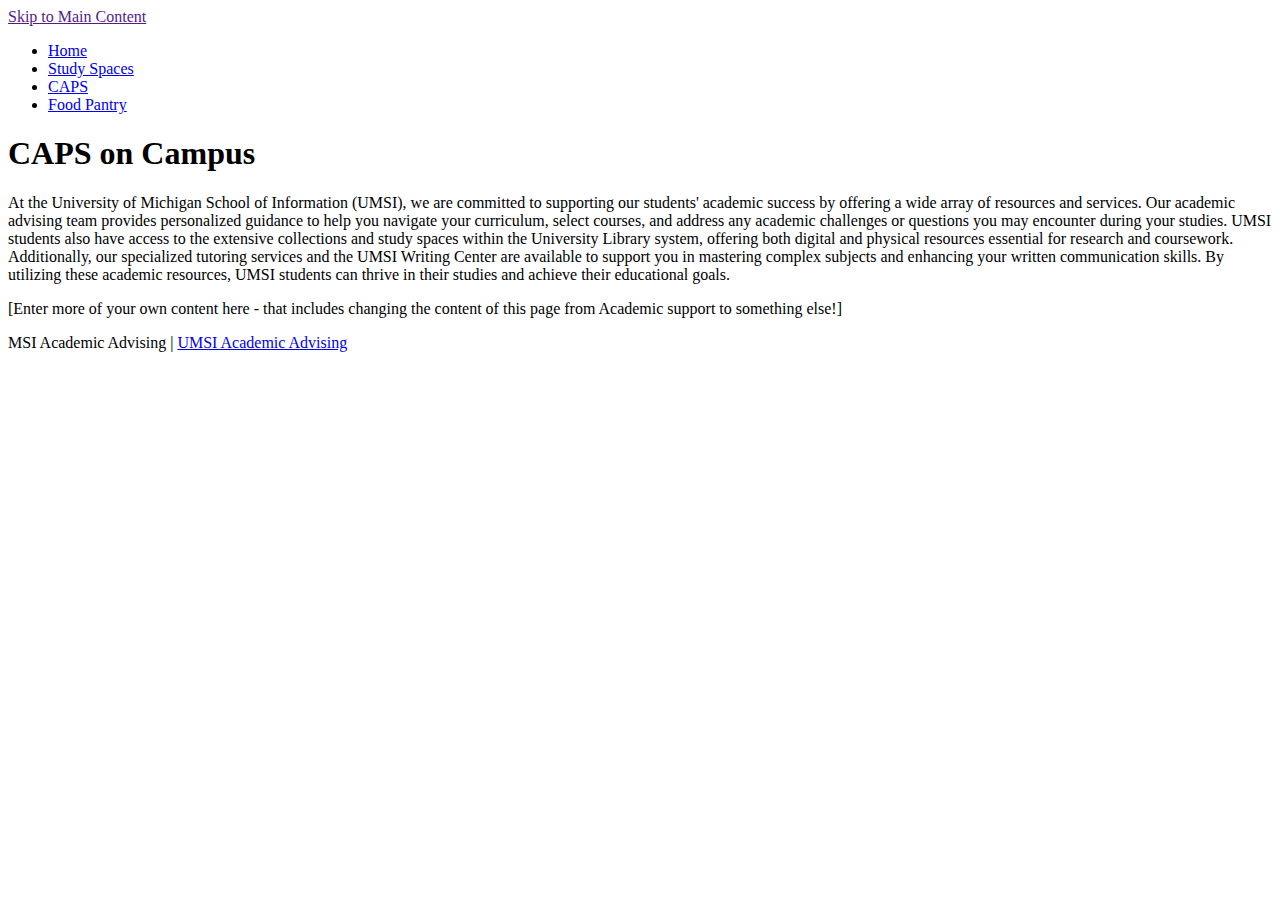
==== caps.html @ ac8e939f "Updated Files, Added Pages" ====
<!DOCTYPE html>
<html lang="en">
<head>
    <meta charset="UTF-8">
    <meta name="viewport" content="width=device-width, initial-scale=1.0">
    <title>CAPS on Campus</title>
</head>
<body>

    <header>
            <a href = "">Skip to Main Content</a>
        <nav>
            <ul>
                <li><a href = "index.html">Home</a></li>
                <li><a href = "study_spaces.html">Study Spaces</a></li>
                <li><a href = "caps.html">CAPS</a></li>
                <li><a href = "food_pantry.html">Food Pantry</a></li>
            </ul>
        </nav>
        <h1>CAPS on Campus</h1>

    </header>
    <main>
        <div>
            <p>At the University of Michigan School of Information (UMSI), we are committed to supporting our students' academic success by offering a wide array of resources and services. Our academic advising team provides personalized guidance to help you navigate your curriculum, select courses, and address any academic challenges or questions you may encounter during your studies. UMSI students also have access to the extensive collections and study spaces within the University Library system, offering both digital and physical resources essential for research and coursework. Additionally, our specialized tutoring services and the UMSI Writing Center are available to support you in mastering complex subjects and enhancing your written communication skills. By utilizing these academic resources, UMSI students can thrive in their studies and achieve their educational goals. </p>

        </div>

<div>[Enter more of your own content here - that includes changing the  content of this page from Academic support to something else!]</div>
            
            <!-- Jackie Wolf -->
    
        <div></div>
        <div></div>
        <div></div>
        <div></div>
    </main>
    <footer>
        <p>MSI Academic Advising | <a href="https://sites.google.com/umich.edu/msiacademicadvising/student-support-resources">UMSI Academic Advising </a></p>
    </footer>
    
</body>

</html>
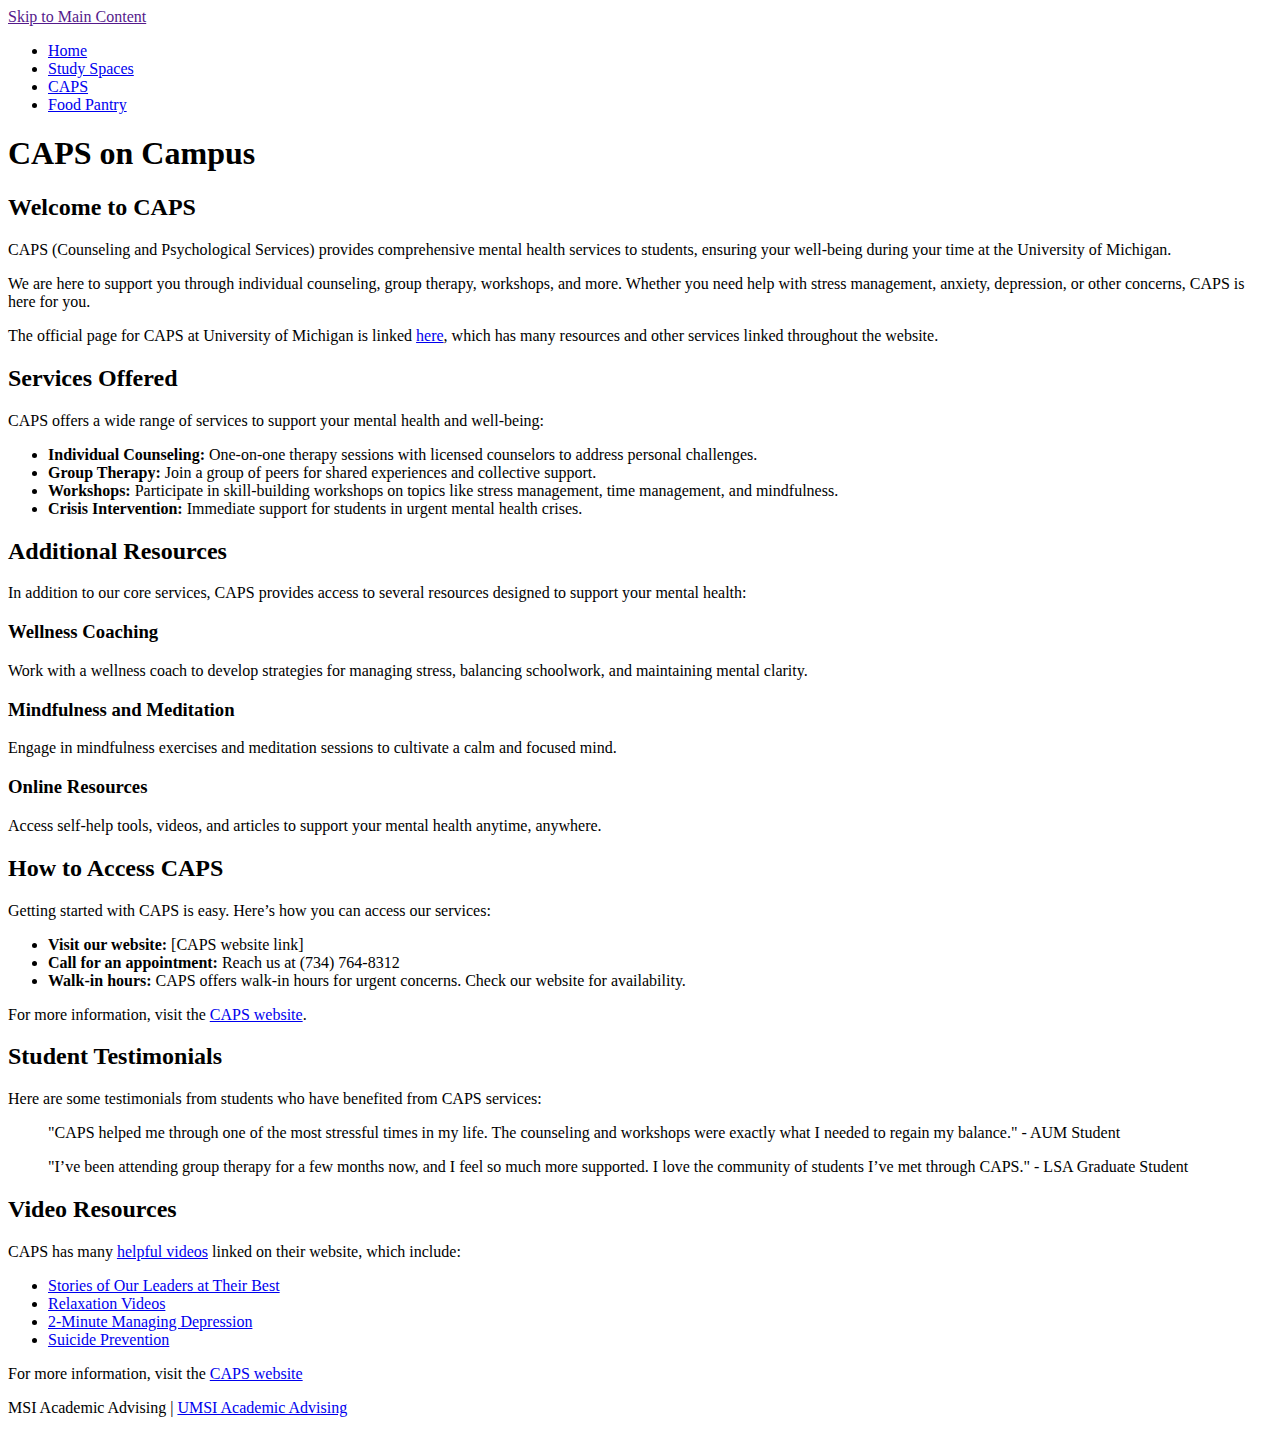
==== commit 7f7768ac: "Completed HTML portion of Client Project" ====
--- a/caps.html
+++ b/caps.html
@@ -3,7 +3,7 @@
 <head>
     <meta charset="UTF-8">
     <meta name="viewport" content="width=device-width, initial-scale=1.0">
-    <title>CAPS on Campus</title>
+    <title>CAPS -- Counseling and Psychological Services</title>
 </head>
 <body>
 
@@ -21,24 +21,78 @@
 
     </header>
     <main>
-        <div>
-            <p>At the University of Michigan School of Information (UMSI), we are committed to supporting our students' academic success by offering a wide array of resources and services. Our academic advising team provides personalized guidance to help you navigate your curriculum, select courses, and address any academic challenges or questions you may encounter during your studies. UMSI students also have access to the extensive collections and study spaces within the University Library system, offering both digital and physical resources essential for research and coursework. Additionally, our specialized tutoring services and the UMSI Writing Center are available to support you in mastering complex subjects and enhancing your written communication skills. By utilizing these academic resources, UMSI students can thrive in their studies and achieve their educational goals. </p>
+        <section>
+            <h2>Welcome to CAPS</h2>
+            <p>CAPS (Counseling and Psychological Services) provides comprehensive mental health services to students, ensuring your well-being during your time at the University of Michigan.</p>
+            <p>We are here to support you through individual counseling, group therapy, workshops, and more. Whether you need help with stress management, anxiety, depression, or other concerns, CAPS is here for you.</p>
+            <p>The official page for CAPS at University of Michigan is linked <a href="https://caps.umich.edu/">here</a>, which has many resources and other services linked throughout the website.</p>
+        </section>
 
-        </div>
+        <section>
+            <h2>Services Offered</h2>
+            <p>CAPS offers a wide range of services to support your mental health and well-being:</p>
+            <ul>
+                <li><strong>Individual Counseling:</strong> One-on-one therapy sessions with licensed counselors to address personal challenges.</li>
+                <li><strong>Group Therapy:</strong> Join a group of peers for shared experiences and collective support.</li>
+                <li><strong>Workshops:</strong> Participate in skill-building workshops on topics like stress management, time management, and mindfulness.</li>
+                <li><strong>Crisis Intervention:</strong> Immediate support for students in urgent mental health crises.</li>
+            </ul>
+        </section>
 
-<div>[Enter more of your own content here - that includes changing the  content of this page from Academic support to something else!]</div>
-            
-            <!-- Jackie Wolf -->
-    
-        <div></div>
-        <div></div>
-        <div></div>
-        <div></div>
+        <section>
+            <h2>Additional Resources</h2>
+            <p>In addition to our core services, CAPS provides access to several resources designed to support your mental health:</p>
+            <article>
+                <h3>Wellness Coaching</h3>
+                <p>Work with a wellness coach to develop strategies for managing stress, balancing schoolwork, and maintaining mental clarity.</p>
+            </article>
+            <article>
+                <h3>Mindfulness and Meditation</h3>
+                <p>Engage in mindfulness exercises and meditation sessions to cultivate a calm and focused mind.</p>
+            </article>
+            <article>
+                <h3>Online Resources</h3>
+                <p>Access self-help tools, videos, and articles to support your mental health anytime, anywhere.</p>
+            </article>
+        </section>
+
+        <section>
+            <h2>How to Access CAPS</h2>
+            <p>Getting started with CAPS is easy. Here’s how you can access our services:</p>
+            <ul>
+                <li><strong>Visit our website:</strong> [CAPS website link]</li>
+                <li><strong>Call for an appointment:</strong> Reach us at (734) 764-8312</li>
+                <li><strong>Walk-in hours:</strong> CAPS offers walk-in hours for urgent concerns. Check our website for availability.</li>
+            </ul>
+            <p>For more information, visit the <a href="https://caps.umich.edu/" target="_blank">CAPS website</a>.</p>
+        </section>
+
+        <section>
+            <h2>Student Testimonials</h2>
+            <p>Here are some testimonials from students who have benefited from CAPS services:</p>
+            <blockquote>
+                <p>"CAPS helped me through one of the most stressful times in my life. The counseling and workshops were exactly what I needed to regain my balance." - AUM Student</p>
+            </blockquote>
+            <blockquote>
+                <p>"I’ve been attending group therapy for a few months now, and I feel so much more supported. I love the community of students I’ve met through CAPS." - LSA Graduate Student</p>
+            </blockquote>
+        </section>
+
+        <section>
+            <h2>Video Resources</h2>
+            <p>CAPS has many <a href="https://caps.umich.edu/article/videos">helpful videos</a> linked on their website, which include: </p>
+            <ul>
+                <li><a href="https://caps.umich.edu/real-stories">Stories of Our Leaders at Their Best</a></li>
+                <li><a href="https://caps.umich.edu/article/relaxation-videos">Relaxation Videos</a></li>
+                <li><a href="https://caps.umich.edu/article/help-manage-depression-2-minute-videos">2-Minute Managing Depression</a></li>
+                <li><a href="https://caps.umich.edu/article/stop-student-suicide">Suicide Prevention</a></li>
+            </ul>
+        </section>
+
     </main>
     <footer>
-        <p>MSI Academic Advising | <a href="https://sites.google.com/umich.edu/msiacademicadvising/student-support-resources">UMSI Academic Advising </a></p>
+        <p>For more information, visit the <a href="https://caps.umich.edu/" target="_blank">CAPS website</a></p>
+        <p>MSI Academic Advising | <a href="https://sites.google.com/umich.edu/msiacademicadvising/student-support-resources">UMSI Academic Advising</a></p>
     </footer>
-    
 </body>
-
 </html>
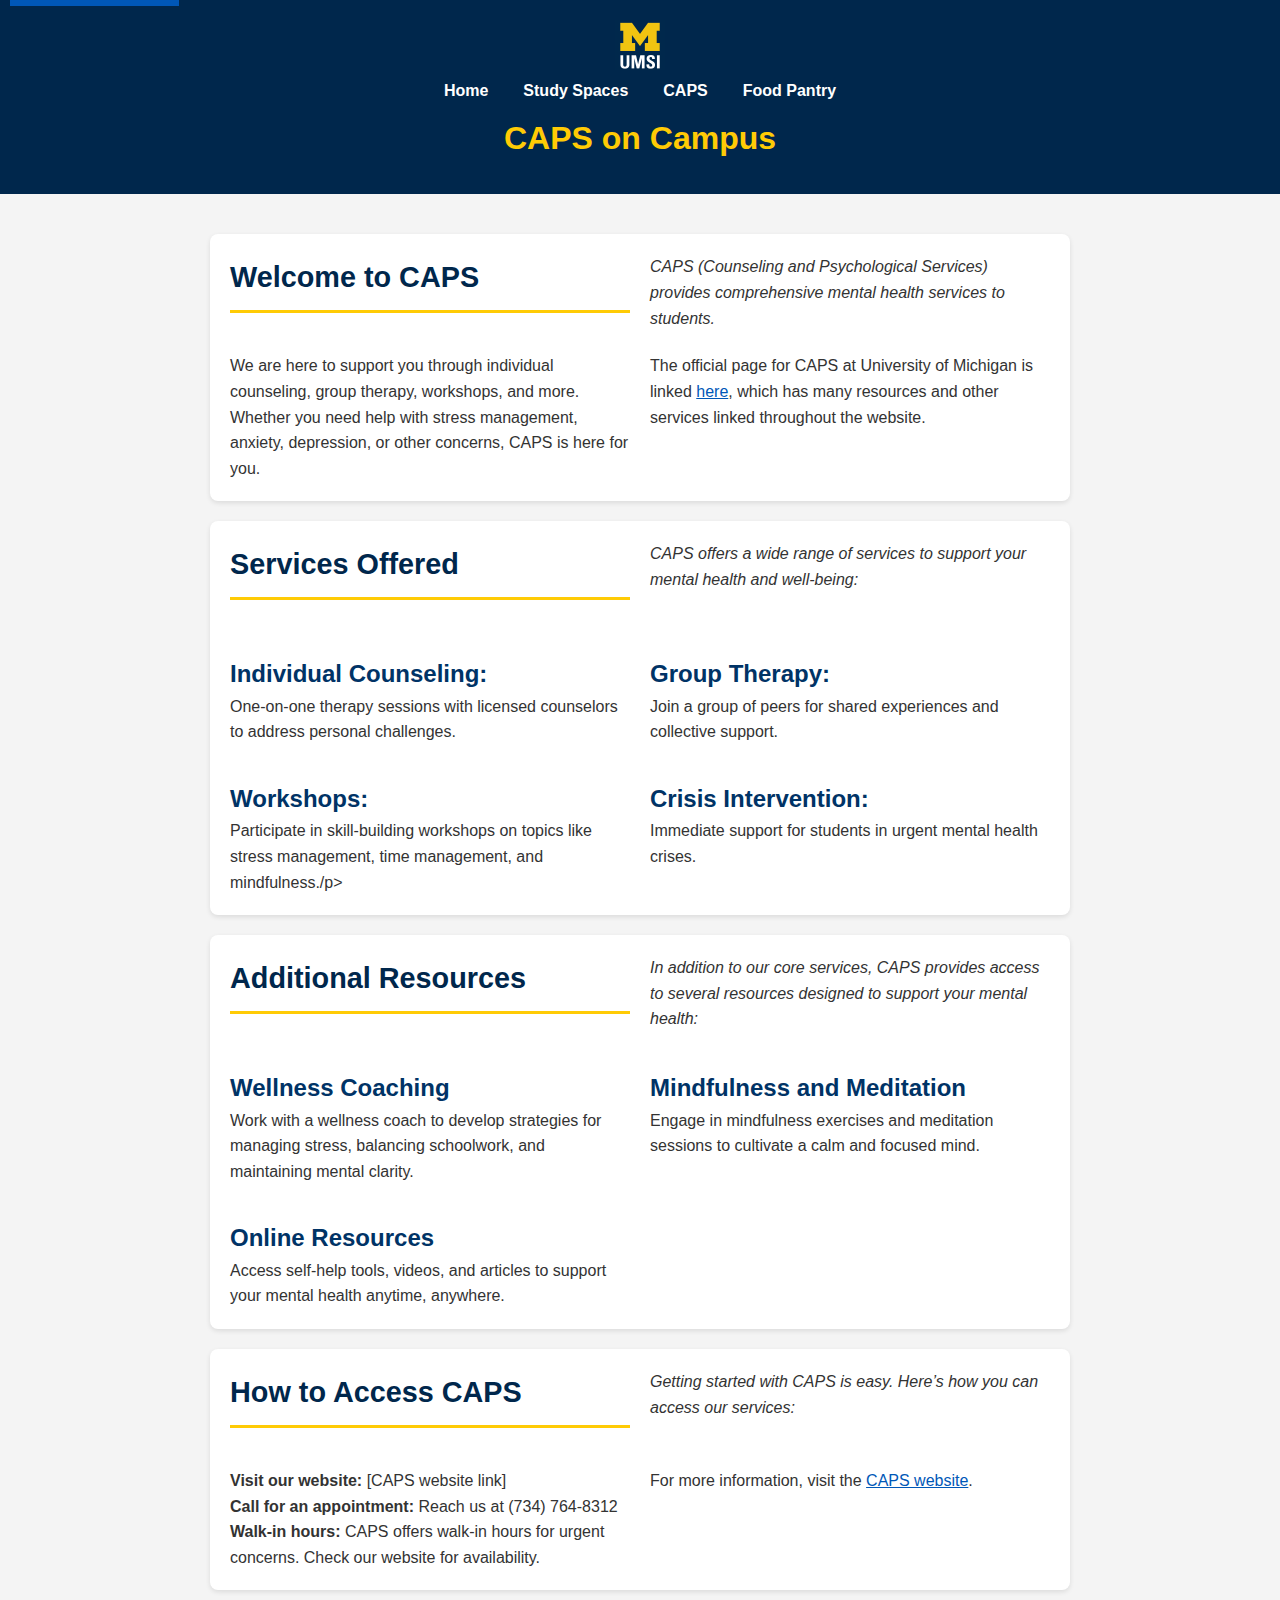
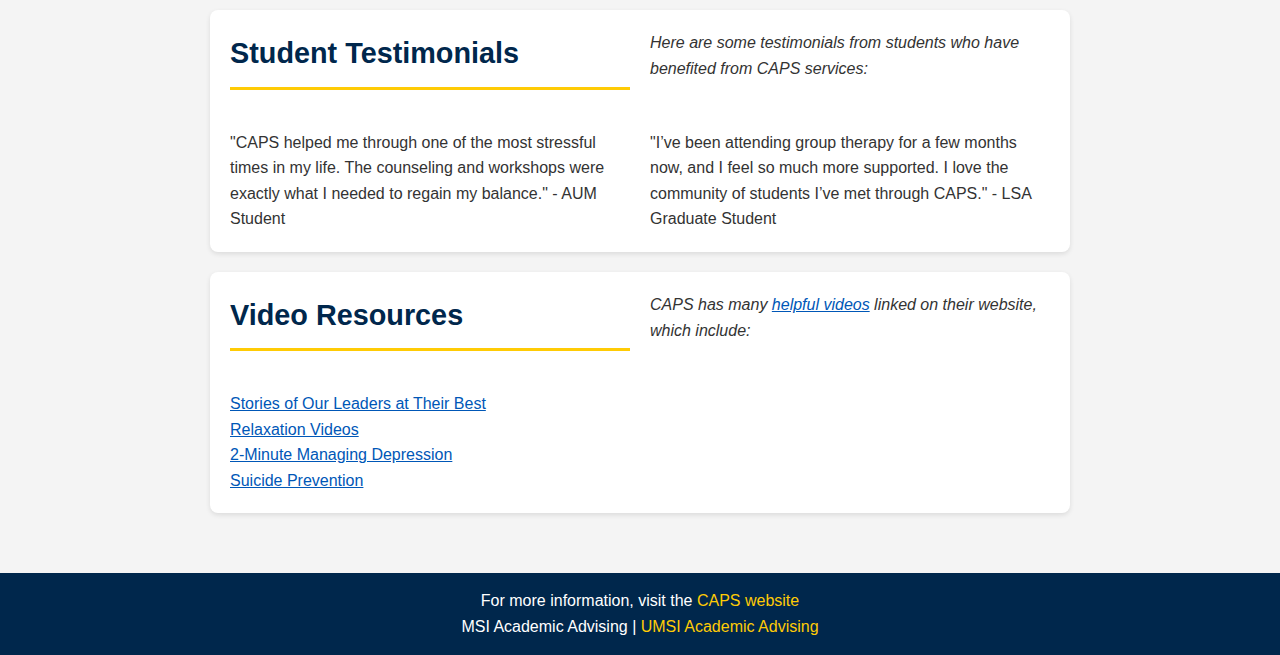
==== commit f2f8a6a5: "Add CSS Styling to fit UMSI requirements for Mobile Vile" ====
--- a/caps.html
+++ b/caps.html
@@ -1,50 +1,71 @@
 <!DOCTYPE html>
 <html lang="en">
+
 <head>
     <meta charset="UTF-8">
     <meta name="viewport" content="width=device-width, initial-scale=1.0">
+    <link rel="stylesheet" type="text/css" href="css/html5reset.css">
+    <link rel="stylesheet" type="text/css" href="css/style.css">
     <title>CAPS -- Counseling and Psychological Services</title>
 </head>
+
 <body>
-
     <header>
-            <a href = "">Skip to Main Content</a>
+        <a href="#main" class="skip">Skip to Main Content</a>
+        <img src="images/UMSI_signature_vertical_informal_solidblue.jpg" alt="UMSI Logo" width="50" height="50">
         <nav>
             <ul>
-                <li><a href = "index.html">Home</a></li>
-                <li><a href = "study_spaces.html">Study Spaces</a></li>
-                <li><a href = "caps.html">CAPS</a></li>
-                <li><a href = "food_pantry.html">Food Pantry</a></li>
+                <li><a href="index.html">Home</a></li>
+                <li><a href="study_spaces.html">Study Spaces</a></li>
+                <li><a href="caps.html">CAPS</a></li>
+                <li><a href="food_pantry.html">Food Pantry</a></li>
             </ul>
         </nav>
         <h1>CAPS on Campus</h1>
 
     </header>
-    <main>
-        <section>
+    <main id="main">
+        <section class="grid-layout">
             <h2>Welcome to CAPS</h2>
-            <p>CAPS (Counseling and Psychological Services) provides comprehensive mental health services to students, ensuring your well-being during your time at the University of Michigan.</p>
-            <p>We are here to support you through individual counseling, group therapy, workshops, and more. Whether you need help with stress management, anxiety, depression, or other concerns, CAPS is here for you.</p>
-            <p>The official page for CAPS at University of Michigan is linked <a href="https://caps.umich.edu/">here</a>, which has many resources and other services linked throughout the website.</p>
+            <p><em>CAPS (Counseling and Psychological Services) provides comprehensive mental health services to
+                    students.</em></p>
+            <p>We are here to support you through individual counseling, group therapy, workshops, and more. Whether you
+                need help with stress management, anxiety, depression, or other concerns, CAPS is here for you.</p>
+            <p>The official page for CAPS at University of Michigan is linked <a
+                    href="https://caps.umich.edu/">here</a>, which has many resources and other services linked
+                throughout the website.</p>
         </section>
 
-        <section>
+        <section class="grid-layout">
             <h2>Services Offered</h2>
-            <p>CAPS offers a wide range of services to support your mental health and well-being:</p>
-            <ul>
-                <li><strong>Individual Counseling:</strong> One-on-one therapy sessions with licensed counselors to address personal challenges.</li>
-                <li><strong>Group Therapy:</strong> Join a group of peers for shared experiences and collective support.</li>
-                <li><strong>Workshops:</strong> Participate in skill-building workshops on topics like stress management, time management, and mindfulness.</li>
-                <li><strong>Crisis Intervention:</strong> Immediate support for students in urgent mental health crises.</li>
-            </ul>
+            <p><em>CAPS offers a wide range of services to support your mental health and well-being:</em></p>
+            <article>
+                <h3>Individual Counseling: </h3>
+                <p>One-on-one therapy sessions with licensed counselors to address personal challenges.</p>
+            </article>
+            <article>
+                <h3>Group Therapy:</h3>
+                <p>Join a group of peers for shared experiences and collective support.</p>
+            </article>
+            <article>
+                <h3>Workshops:</h3>
+                <p>Participate in skill-building workshops on topics like stress management, time management, and
+                    mindfulness./p>
+            </article>
+            <article>
+                <h3>Crisis Intervention:</h3>
+                <p>Immediate support for students in urgent mental health crises.</p>
+            </article>
         </section>
 
-        <section>
+        <section class="grid-layout">
             <h2>Additional Resources</h2>
-            <p>In addition to our core services, CAPS provides access to several resources designed to support your mental health:</p>
+            <p><em>In addition to our core services, CAPS provides access to several resources designed to support
+                your mental health:</em></p>
             <article>
                 <h3>Wellness Coaching</h3>
-                <p>Work with a wellness coach to develop strategies for managing stress, balancing schoolwork, and maintaining mental clarity.</p>
+                <p>Work with a wellness coach to develop strategies for managing stress, balancing schoolwork, and
+                    maintaining mental clarity.</p>
             </article>
             <article>
                 <h3>Mindfulness and Meditation</h3>
@@ -56,35 +77,40 @@
             </article>
         </section>
 
-        <section>
+        <section class="grid-layout">
             <h2>How to Access CAPS</h2>
-            <p>Getting started with CAPS is easy. Here’s how you can access our services:</p>
+            <p><em>Getting started with CAPS is easy. Here’s how you can access our services:</em></p>
             <ul>
                 <li><strong>Visit our website:</strong> [CAPS website link]</li>
                 <li><strong>Call for an appointment:</strong> Reach us at (734) 764-8312</li>
-                <li><strong>Walk-in hours:</strong> CAPS offers walk-in hours for urgent concerns. Check our website for availability.</li>
+                <li><strong>Walk-in hours:</strong> CAPS offers walk-in hours for urgent concerns. Check our website for
+                    availability.</li>
             </ul>
             <p>For more information, visit the <a href="https://caps.umich.edu/" target="_blank">CAPS website</a>.</p>
         </section>
 
-        <section>
+        <section class="grid-layout">
             <h2>Student Testimonials</h2>
-            <p>Here are some testimonials from students who have benefited from CAPS services:</p>
+            <p><em>Here are some testimonials from students who have benefited from CAPS services:</em></p>
             <blockquote>
-                <p>"CAPS helped me through one of the most stressful times in my life. The counseling and workshops were exactly what I needed to regain my balance." - AUM Student</p>
+                <p>"CAPS helped me through one of the most stressful times in my life. The counseling and workshops were
+                    exactly what I needed to regain my balance." - AUM Student</p>
             </blockquote>
             <blockquote>
-                <p>"I’ve been attending group therapy for a few months now, and I feel so much more supported. I love the community of students I’ve met through CAPS." - LSA Graduate Student</p>
+                <p>"I’ve been attending group therapy for a few months now, and I feel so much more supported. I love
+                    the community of students I’ve met through CAPS." - LSA Graduate Student</p>
             </blockquote>
         </section>
 
-        <section>
+        <section class="grid-layout">
             <h2>Video Resources</h2>
-            <p>CAPS has many <a href="https://caps.umich.edu/article/videos">helpful videos</a> linked on their website, which include: </p>
+            <p><em>CAPS has many <a href="https://caps.umich.edu/article/videos">helpful videos</a> linked on their website,
+                which include: </em></p>
             <ul>
                 <li><a href="https://caps.umich.edu/real-stories">Stories of Our Leaders at Their Best</a></li>
                 <li><a href="https://caps.umich.edu/article/relaxation-videos">Relaxation Videos</a></li>
-                <li><a href="https://caps.umich.edu/article/help-manage-depression-2-minute-videos">2-Minute Managing Depression</a></li>
+                <li><a href="https://caps.umich.edu/article/help-manage-depression-2-minute-videos">2-Minute Managing
+                        Depression</a></li>
                 <li><a href="https://caps.umich.edu/article/stop-student-suicide">Suicide Prevention</a></li>
             </ul>
         </section>
@@ -92,7 +118,10 @@
     </main>
     <footer>
         <p>For more information, visit the <a href="https://caps.umich.edu/" target="_blank">CAPS website</a></p>
-        <p>MSI Academic Advising | <a href="https://sites.google.com/umich.edu/msiacademicadvising/student-support-resources">UMSI Academic Advising</a></p>
+        <p>MSI Academic Advising | <a
+                href="https://sites.google.com/umich.edu/msiacademicadvising/student-support-resources">UMSI Academic
+                Advising</a></p>
     </footer>
 </body>
-</html>
+
+</html>--- a/css/style.css
+++ b/css/style.css
@@ -0,0 +1,172 @@
+/* General Styles */
+body {
+    font-family: Arial, sans-serif;
+    line-height: 1.6;
+    margin: 0;
+    padding: 0;
+    background-color: #f4f4f4;
+    color: #333;
+}
+
+/* Skip Link */
+.skip {
+    position: absolute;
+    top: -40px;
+    left: 10px;
+    background: #0057b7;
+    color: white;
+    padding: 10px;
+    text-decoration: none;
+    z-index: 100;
+}
+
+.skip:focus {
+    top: 10px;
+}
+
+/* Header Styling */
+header {
+    background: #00274C;
+    color: white;
+    text-align: center;
+    padding: 20px 10px;
+}
+
+header h1 {
+    font-size: 2rem;
+    margin: 10px 0;
+    color: #ffcb05;
+}
+
+/* Navigation Styles */
+nav ul {
+    list-style: none;
+    padding: 0;
+    display: flex;
+    justify-content: center;
+    gap: 15px;
+}
+
+nav ul li {
+    display: inline;
+}
+
+nav ul li a {
+    color: white;
+    text-decoration: none;
+    font-weight: bold;
+    padding: 10px;
+    transition: background 0.3s ease;
+}
+
+nav ul li a:hover,
+nav ul li a.active {
+    background: #ffcb05;
+    color: #00274C;
+    border-radius: 5px;
+}
+
+/* Link Styles */
+a {
+    text-decoration: underline;
+    color: #0057b7;
+    transition: color 0.2s ease-in-out;
+}
+
+/* Link hover state */
+a:hover {
+    color: #ffcb05;
+    text-decoration: none;
+}
+
+/* Link active state */
+a:active {
+    color: #003366;
+    text-decoration: underline;
+}
+
+/* Link visited links
+a:visited {
+    color: #551A8B;
+} */
+
+
+/* Main Content */
+main {
+    padding: 20px;
+    max-width: 900px;
+    margin: auto;
+}
+
+/* Section Styling */
+section {
+    background: white;
+    padding: 20px;
+    margin: 20px 0;
+    border-radius: 8px;
+    box-shadow: 0px 2px 5px rgba(0, 0, 0, 0.1);
+}
+
+/* Headings */
+h2 {
+    font-size: 1.8rem;
+    color: #00274C;
+    border-bottom: 3px solid #ffcb05;
+    padding-bottom: 10px;
+    margin-bottom: 20px;
+}
+
+h3 {
+    font-size: 1.5rem;
+    color: #003366;
+    margin-top: 15px;
+}
+
+/* Grid Layout */
+.grid-layout {
+    display: grid;
+    grid-template-columns: 1fr;
+    gap: 20px;
+}
+
+@media (min-width: 768px) {
+    .grid-layout {
+        grid-template-columns: 1fr 1fr;
+    }
+}
+
+/* Images */
+figure {
+    margin: 10px 0;
+    text-align: center;
+}
+
+figure img {
+    max-width: 100%;
+    height: auto;
+    border-radius: 5px;
+    box-shadow: 0px 2px 5px rgba(0, 0, 0, 0.2);
+}
+
+figcaption {
+    font-size: 0.9rem;
+    color: #666;
+}
+
+/* Footer */
+footer {
+    text-align: center;
+    background: #00274C;
+    color: white;
+    padding: 15px 10px;
+    margin-top: 20px;
+}
+
+footer a {
+    color: #ffcb05;
+    text-decoration: none;
+}
+
+footer a:hover {
+    text-decoration: underline;
+}
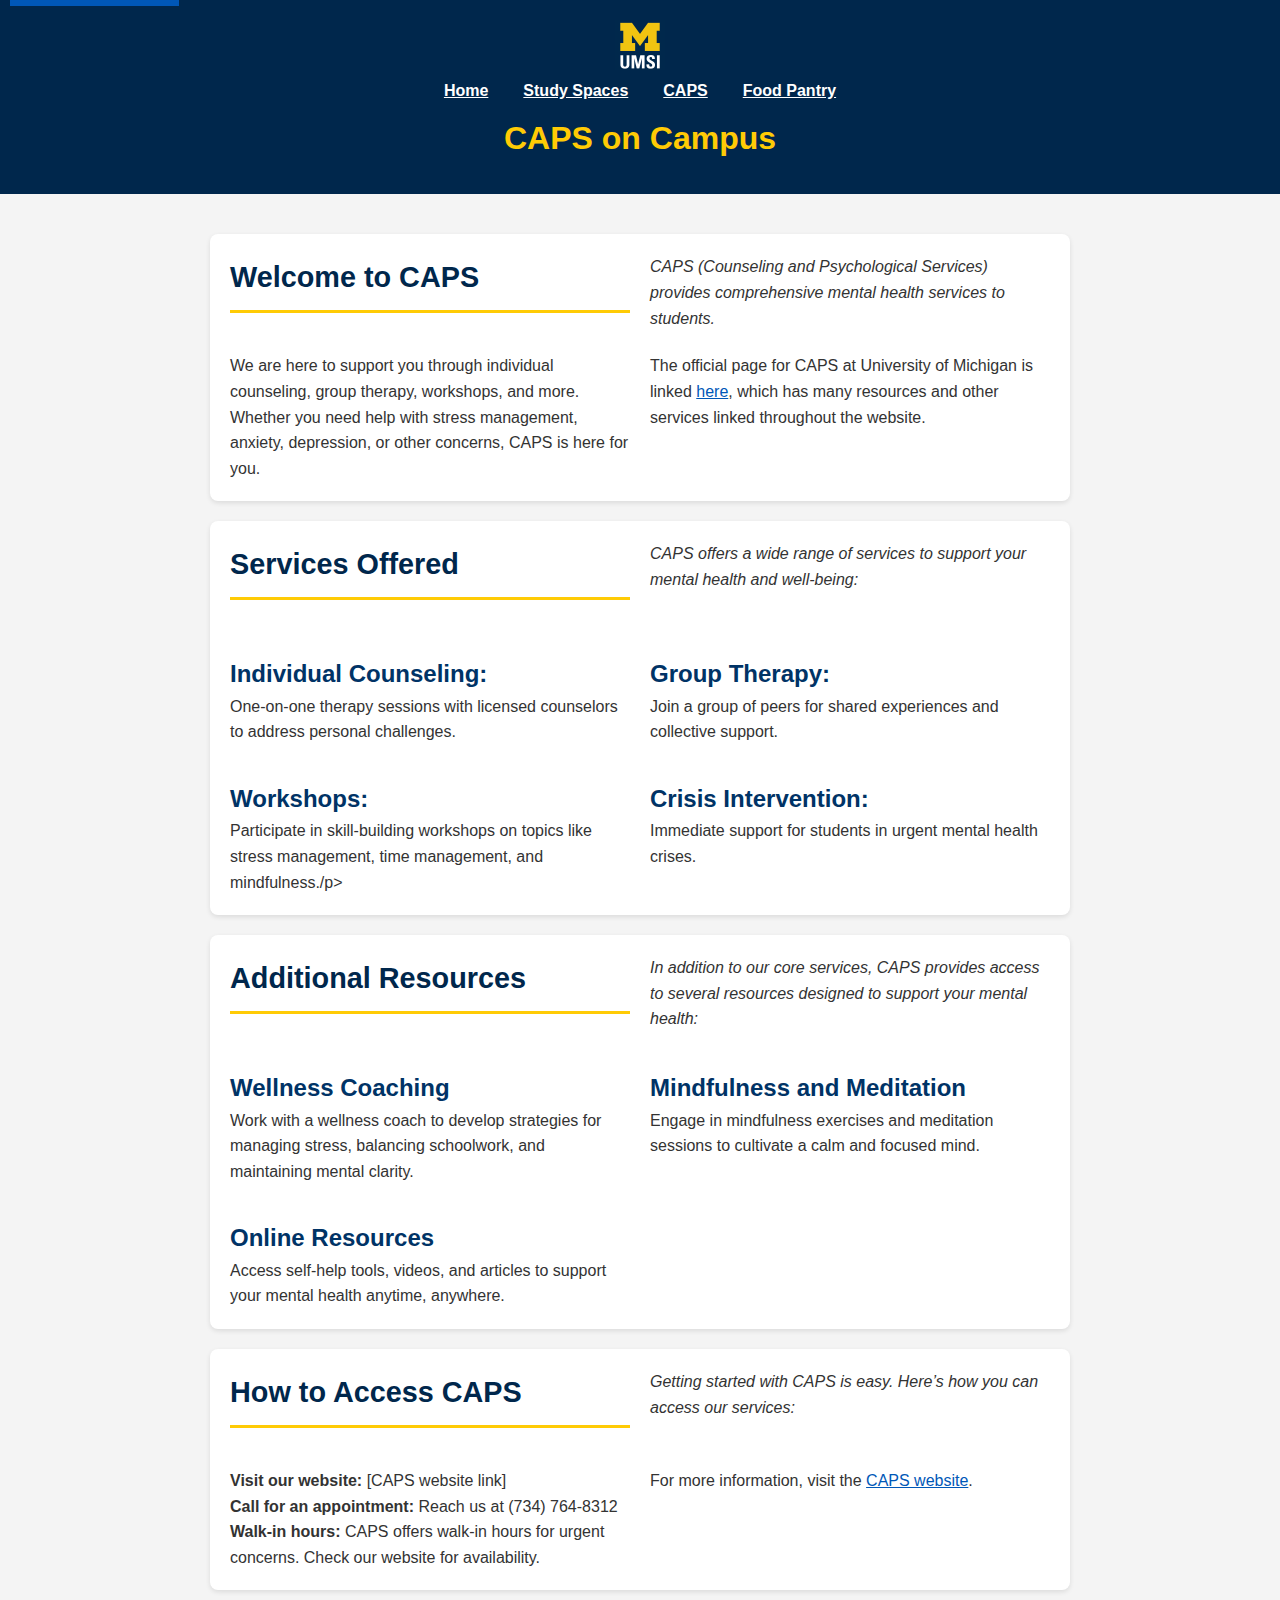
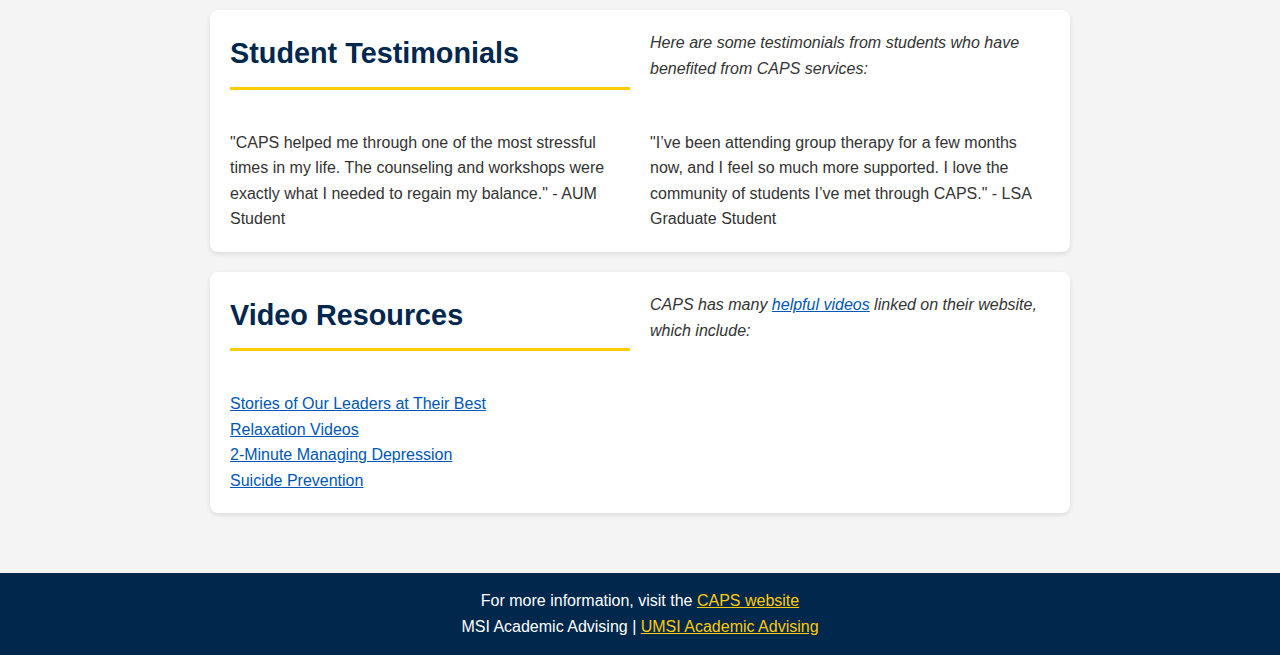
==== commit 3b64795b: "Debug Accessibility Issues" ====
--- a/caps.html
+++ b/caps.html
@@ -86,7 +86,7 @@
                 <li><strong>Walk-in hours:</strong> CAPS offers walk-in hours for urgent concerns. Check our website for
                     availability.</li>
             </ul>
-            <p>For more information, visit the <a href="https://caps.umich.edu/" target="_blank">CAPS website</a>.</p>
+            <p>For more information, visit the <a href="https://caps.umich.edu/">CAPS website</a>.</p>
         </section>
 
         <section class="grid-layout">
@@ -117,7 +117,7 @@
 
     </main>
     <footer>
-        <p>For more information, visit the <a href="https://caps.umich.edu/" target="_blank">CAPS website</a></p>
+        <p>For more information, visit the <a href="https://caps.umich.edu/">CAPS website</a></p>
         <p>MSI Academic Advising | <a
                 href="https://sites.google.com/umich.edu/msiacademicadvising/student-support-resources">UMSI Academic
                 Advising</a></p>
--- a/css/style.css
+++ b/css/style.css
@@ -53,7 +53,7 @@
 
 nav ul li a {
     color: white;
-    text-decoration: none;
+    text-decoration: underline;
     font-weight: bold;
     padding: 10px;
     transition: background 0.3s ease;
@@ -164,7 +164,7 @@
 
 footer a {
     color: #ffcb05;
-    text-decoration: none;
+    text-decoration: underline;
 }
 
 footer a:hover {
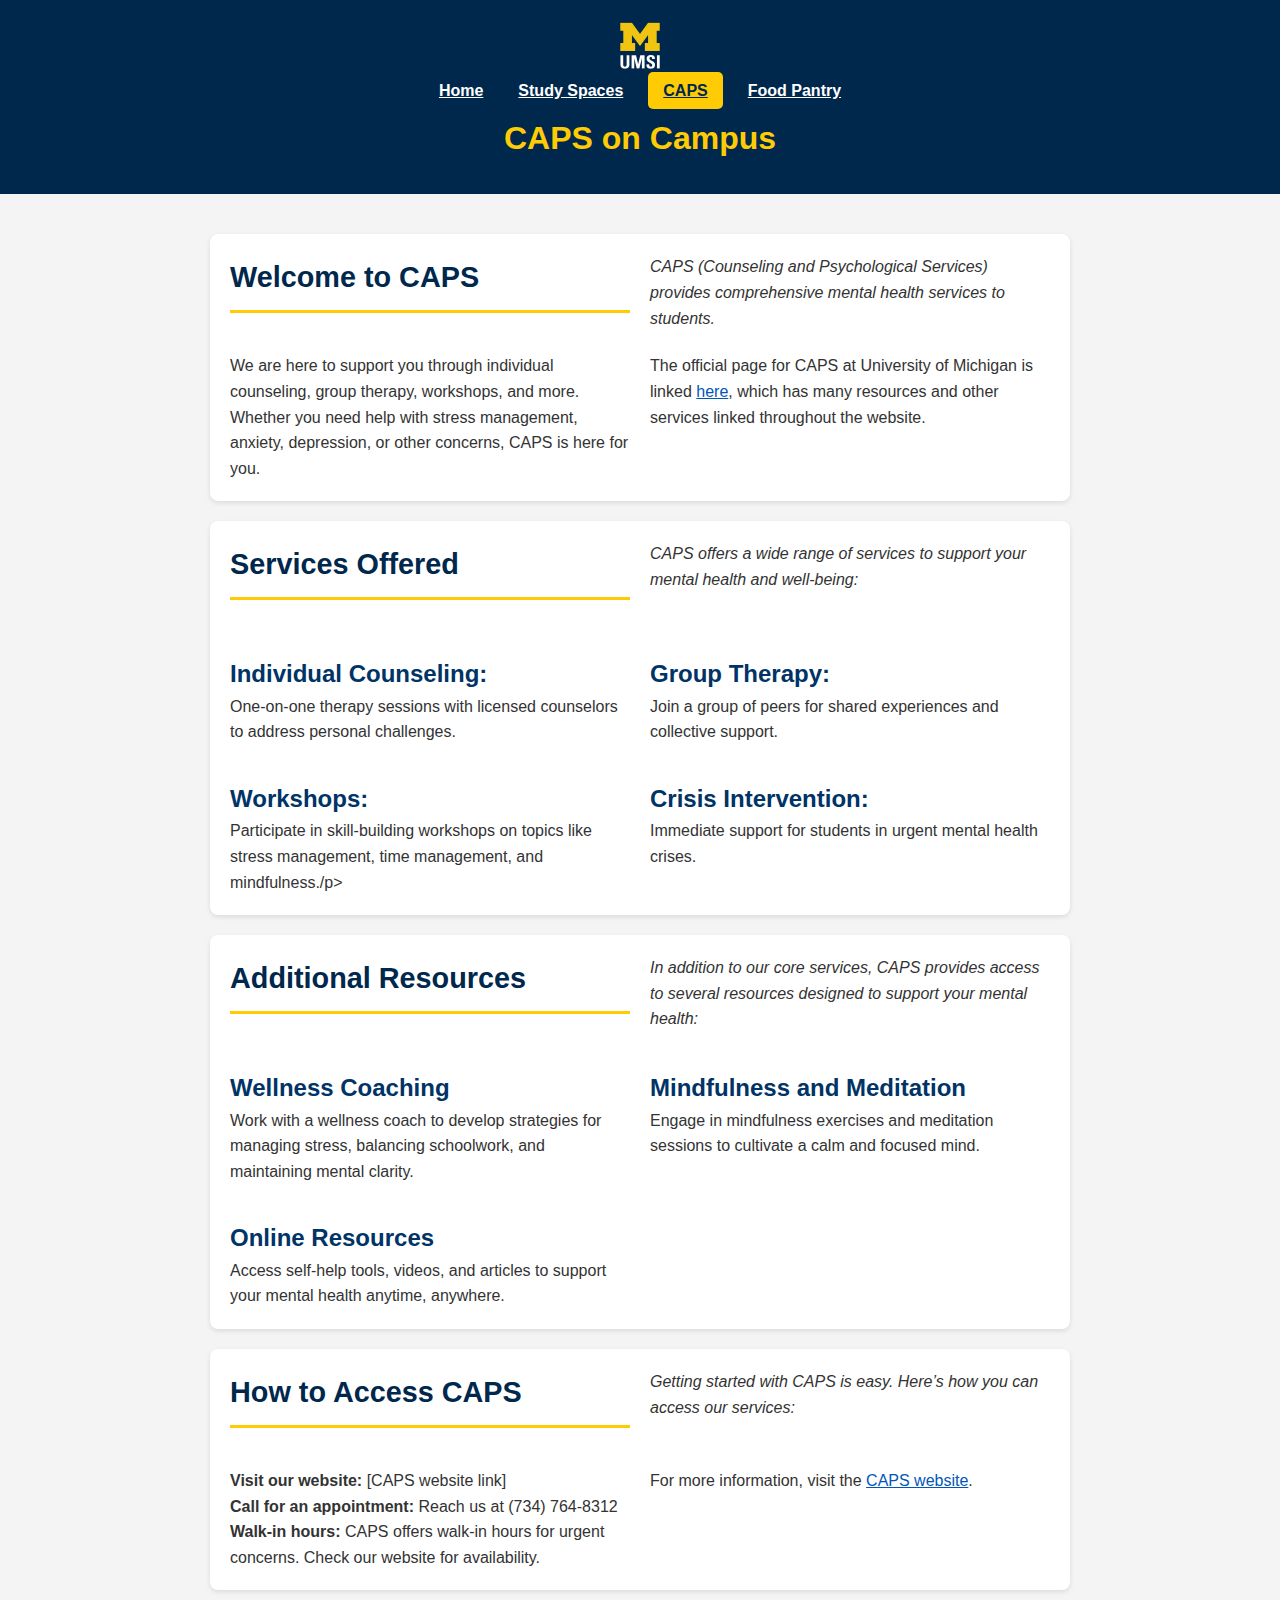
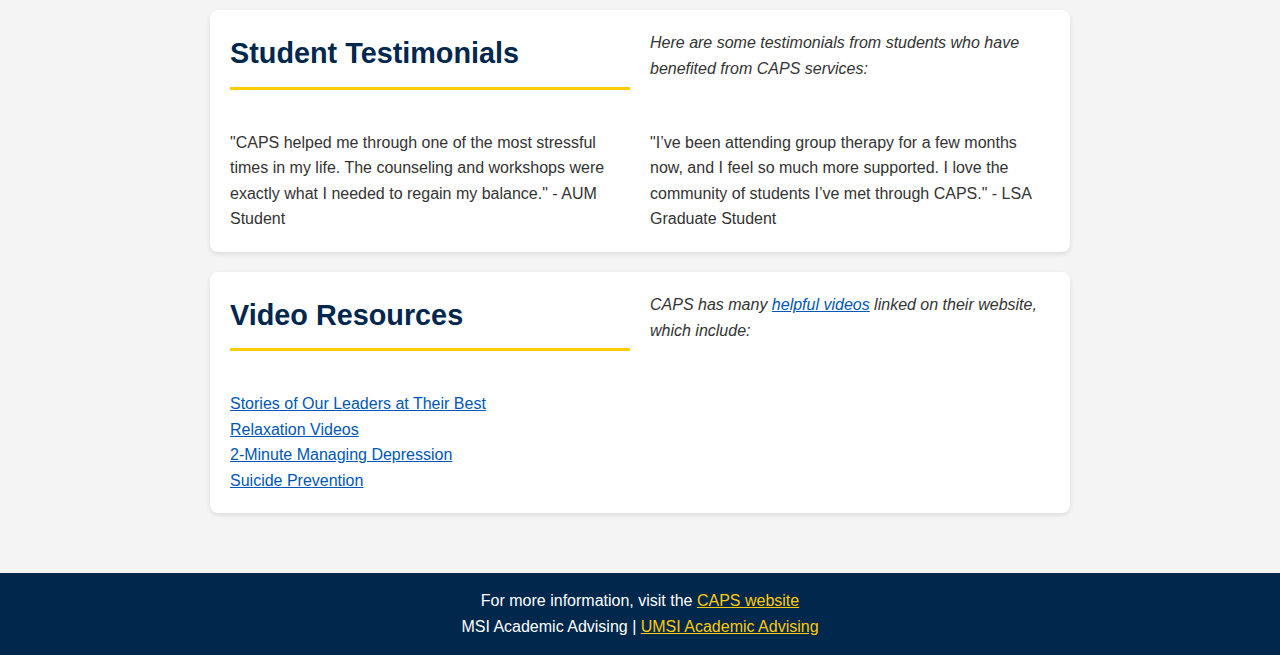
==== commit 1320f9d9: "Edit changes according to feedback from mobile view deliverable." ====
--- a/caps.html
+++ b/caps.html
@@ -9,7 +9,7 @@
     <title>CAPS -- Counseling and Psychological Services</title>
 </head>
 
-<body>
+<body class= "caps-page">
     <header>
         <a href="#main" class="skip">Skip to Main Content</a>
         <img src="images/UMSI_signature_vertical_informal_solidblue.jpg" alt="UMSI Logo" width="50" height="50">
--- a/css/style.css
+++ b/css/style.css
@@ -11,7 +11,7 @@
 /* Skip Link */
 .skip {
     position: absolute;
-    top: -40px;
+    top: -100px;
     left: 10px;
     background: #0057b7;
     color: white;
@@ -53,7 +53,7 @@
 
 nav ul li a {
     color: white;
-    text-decoration: underline;
+    /* text-decoration: underline; */
     font-weight: bold;
     padding: 10px;
     transition: background 0.3s ease;
@@ -64,7 +64,22 @@
     background: #ffcb05;
     color: #00274C;
     border-radius: 5px;
+    text-decoration: underline;
 }
+
+/* Highlight the correct link based on body class */
+body.home-page nav ul li a[href="index.html"],
+body.study-spaces-page nav ul li a[href="study_spaces.html"],
+body.caps-page nav ul li a[href="caps.html"],
+body.food-pantry-page nav ul li a[href="food_pantry.html"] {
+    background: #ffcb05; /* Highlight */
+    color: #00274C; /* Dark text */
+    font-weight: bold;
+    text-decoration: underline;
+    border-radius: 5px;
+    padding: 10px 15px;
+}
+
 
 /* Link Styles */
 a {
@@ -125,15 +140,15 @@
 /* Grid Layout */
 .grid-layout {
     display: grid;
-    grid-template-columns: 1fr;
+    grid-template-columns: 1fr 1fr;
     gap: 20px;
 }
 
-@media (min-width: 768px) {
+/* @media (min-width: 768px) {
     .grid-layout {
         grid-template-columns: 1fr 1fr;
     }
-}
+} */
 
 /* Images */
 figure {
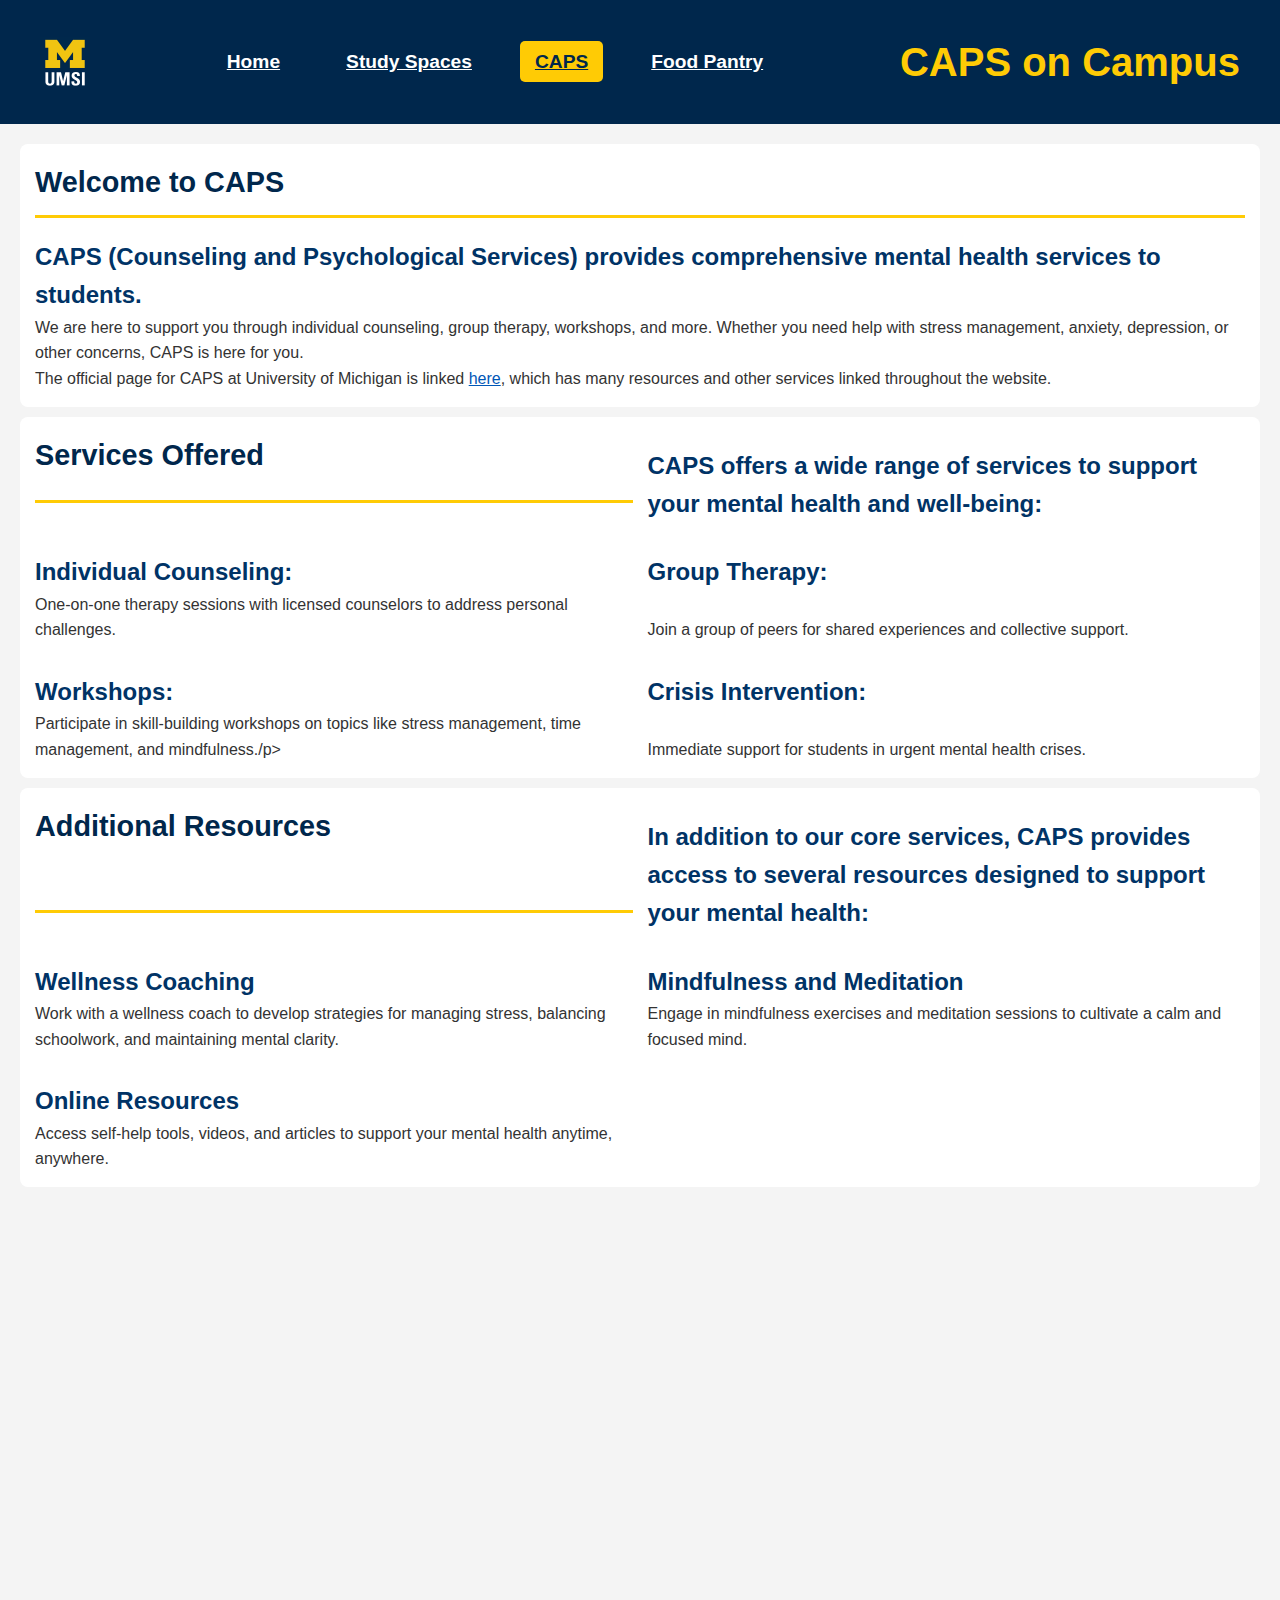
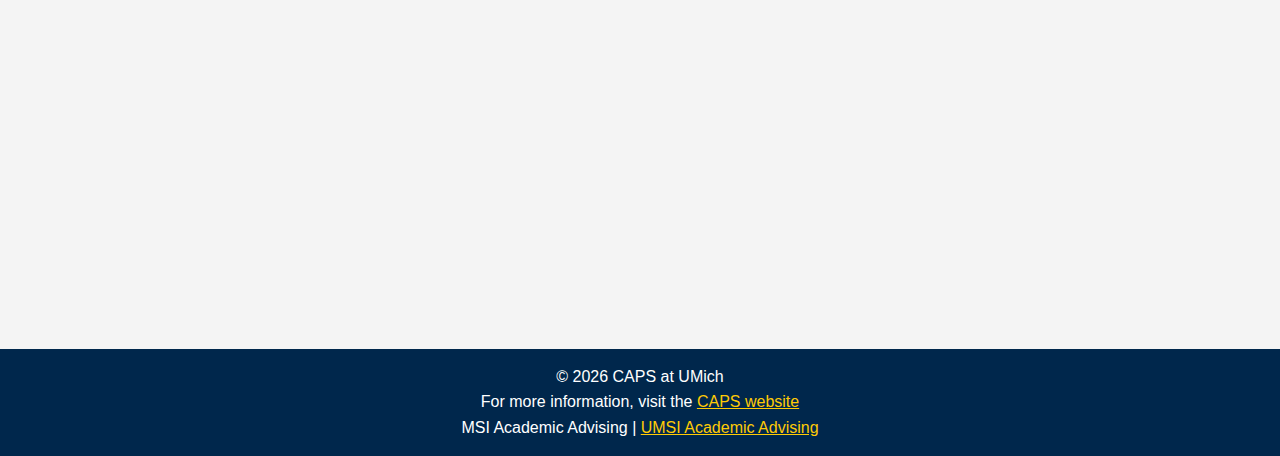
==== commit 93d1130f: "Add new media query for larger tablet view, implement new challenge design element for fade-in trans" ====
--- a/caps.html
+++ b/caps.html
@@ -25,10 +25,10 @@
 
     </header>
     <main id="main">
-        <section class="grid-layout">
+        <section class="fade-in">
             <h2>Welcome to CAPS</h2>
-            <p><em>CAPS (Counseling and Psychological Services) provides comprehensive mental health services to
-                    students.</em></p>
+            <h3>CAPS (Counseling and Psychological Services) provides comprehensive mental health services to
+                    students.</h3>
             <p>We are here to support you through individual counseling, group therapy, workshops, and more. Whether you
                 need help with stress management, anxiety, depression, or other concerns, CAPS is here for you.</p>
             <p>The official page for CAPS at University of Michigan is linked <a
@@ -36,9 +36,9 @@
                 throughout the website.</p>
         </section>
 
-        <section class="grid-layout">
+        <section class="grid-layout fade-in">
             <h2>Services Offered</h2>
-            <p><em>CAPS offers a wide range of services to support your mental health and well-being:</em></p>
+            <h3>CAPS offers a wide range of services to support your mental health and well-being:</h3>
             <article>
                 <h3>Individual Counseling: </h3>
                 <p>One-on-one therapy sessions with licensed counselors to address personal challenges.</p>
@@ -58,10 +58,10 @@
             </article>
         </section>
 
-        <section class="grid-layout">
+        <section class="grid-layout fade-in">
             <h2>Additional Resources</h2>
-            <p><em>In addition to our core services, CAPS provides access to several resources designed to support
-                your mental health:</em></p>
+            <h3>In addition to our core services, CAPS provides access to several resources designed to support
+                your mental health:</h3>
             <article>
                 <h3>Wellness Coaching</h3>
                 <p>Work with a wellness coach to develop strategies for managing stress, balancing schoolwork, and
@@ -77,9 +77,9 @@
             </article>
         </section>
 
-        <section class="grid-layout">
+        <section class="grid-layout fade-in">
             <h2>How to Access CAPS</h2>
-            <p><em>Getting started with CAPS is easy. Here’s how you can access our services:</em></p>
+            <h3>Getting started with CAPS is easy. Here’s how you can access our services:</h3>
             <ul>
                 <li><strong>Visit our website:</strong> [CAPS website link]</li>
                 <li><strong>Call for an appointment:</strong> Reach us at (734) 764-8312</li>
@@ -89,9 +89,9 @@
             <p>For more information, visit the <a href="https://caps.umich.edu/">CAPS website</a>.</p>
         </section>
 
-        <section class="grid-layout">
+        <section class="grid-layout fade-in">
             <h2>Student Testimonials</h2>
-            <p><em>Here are some testimonials from students who have benefited from CAPS services:</em></p>
+            <h3>Here are some testimonials from students who have benefited from CAPS services:</h3>
             <blockquote>
                 <p>"CAPS helped me through one of the most stressful times in my life. The counseling and workshops were
                     exactly what I needed to regain my balance." - AUM Student</p>
@@ -102,10 +102,10 @@
             </blockquote>
         </section>
 
-        <section class="grid-layout">
+        <section class="grid-layout fade-in">
             <h2>Video Resources</h2>
-            <p><em>CAPS has many <a href="https://caps.umich.edu/article/videos">helpful videos</a> linked on their website,
-                which include: </em></p>
+            <h3>CAPS has many <a href="https://caps.umich.edu/article/videos">helpful videos</a> linked on their website,
+                which include: </h3>
             <ul>
                 <li><a href="https://caps.umich.edu/real-stories">Stories of Our Leaders at Their Best</a></li>
                 <li><a href="https://caps.umich.edu/article/relaxation-videos">Relaxation Videos</a></li>
@@ -117,11 +117,13 @@
 
     </main>
     <footer>
+        <p>© <span id="current-year"></span> CAPS at UMich</p>
         <p>For more information, visit the <a href="https://caps.umich.edu/">CAPS website</a></p>
         <p>MSI Academic Advising | <a
                 href="https://sites.google.com/umich.edu/msiacademicadvising/student-support-resources">UMSI Academic
                 Advising</a></p>
     </footer>
+    <script src="script.js"></script>
 </body>
 
 </html>--- a/css/style.css
+++ b/css/style.css
@@ -80,7 +80,6 @@
     padding: 10px 15px;
 }
 
-
 /* Link Styles */
 a {
     text-decoration: underline;
@@ -99,12 +98,6 @@
     color: #003366;
     text-decoration: underline;
 }
-
-/* Link visited links
-a:visited {
-    color: #551A8B;
-} */
-
 
 /* Main Content */
 main {
@@ -144,12 +137,6 @@
     gap: 20px;
 }
 
-/* @media (min-width: 768px) {
-    .grid-layout {
-        grid-template-columns: 1fr 1fr;
-    }
-} */
-
 /* Images */
 figure {
     margin: 10px 0;
@@ -185,3 +172,111 @@
 footer a:hover {
     text-decoration: underline;
 }
+
+/* Challenge Element: Fade In for Sections */
+/* Initial state: Sections are hidden */
+.fade-in {
+    opacity: 0;
+    transform: translateY(30px);
+    transition: opacity 0.6s ease-out, transform 0.6s ease-out;
+}
+
+/* Active state: Sections fade in and move up */
+.fade-in.show {
+    opacity: 1;
+    transform: translateY(0);
+}
+
+/* Reduce motion for users who prefer less animation */
+@media (prefers-reduced-motion: reduce) {
+    .fade-in {
+        opacity: 1;
+        transform: none;
+        transition: none;
+    }
+}
+
+/* Deliverable #3: Secondary View (Tablet/Laptop) */
+/* 768px is a common breakpoint for tablet view */
+@media screen and (min-width: 768px) {
+    /* Adjust Header */
+    header {
+        display: flex;
+        justify-content: space-between;
+        align-items: center;
+        padding: 20px 40px;
+    }
+    header h1 {
+        font-size: 2.5rem;
+    }
+
+    /* Adjust Navigation Bar */
+    nav ul {
+        justify-content: flex-end; /* Move nav to the right */
+        gap: 20px; /* Increase spacing between nav items */
+    }
+
+    nav ul li a {
+        padding: 12px 18px;
+        font-size: 1.2rem;
+    }
+
+    /* Main container layout */
+    main {
+        display: flex;
+        flex-direction: column;
+        align-items: center; 
+        gap: 10px; 
+        max-width: 1000px; 
+        margin: auto;
+    }
+
+    /* Adjust section styles */
+    section {
+        width: 100%; 
+        padding: 15px;
+        margin: 0; 
+        box-shadow: none; 
+    }
+
+    /* Grid layout inside sections */
+    .grid-layout {
+        display: grid;
+        grid-template-columns: 1fr 1fr; /* Two columns */
+        gap: 15px; /* Reduce white space */
+    }
+
+    /* Ensure articles fit inside the grid properly */
+    .grid-layout article {
+        display: flex;
+        flex-direction: column;
+        justify-content: space-between;
+    }
+
+    /* Reduce extra white space in images */
+    figure {
+        margin: 0 auto;
+    }
+
+    /* Ensure images take up only necessary space */
+    figure img {
+        width: 60%;
+        height: auto;
+    }
+
+    /* Footer fixes */
+    footer {
+        margin-top: 20px; /* Ensure it doesn't float awkwardly */
+    }
+}
+
+/* 1024px is a common breakpoint for larger desktops */
+@media screen and (min-width: 1024px) {
+    nav ul {
+        gap: 30px; /* Increase spacing further */
+    }
+
+    main {
+        max-width: 1400px;
+    }
+}